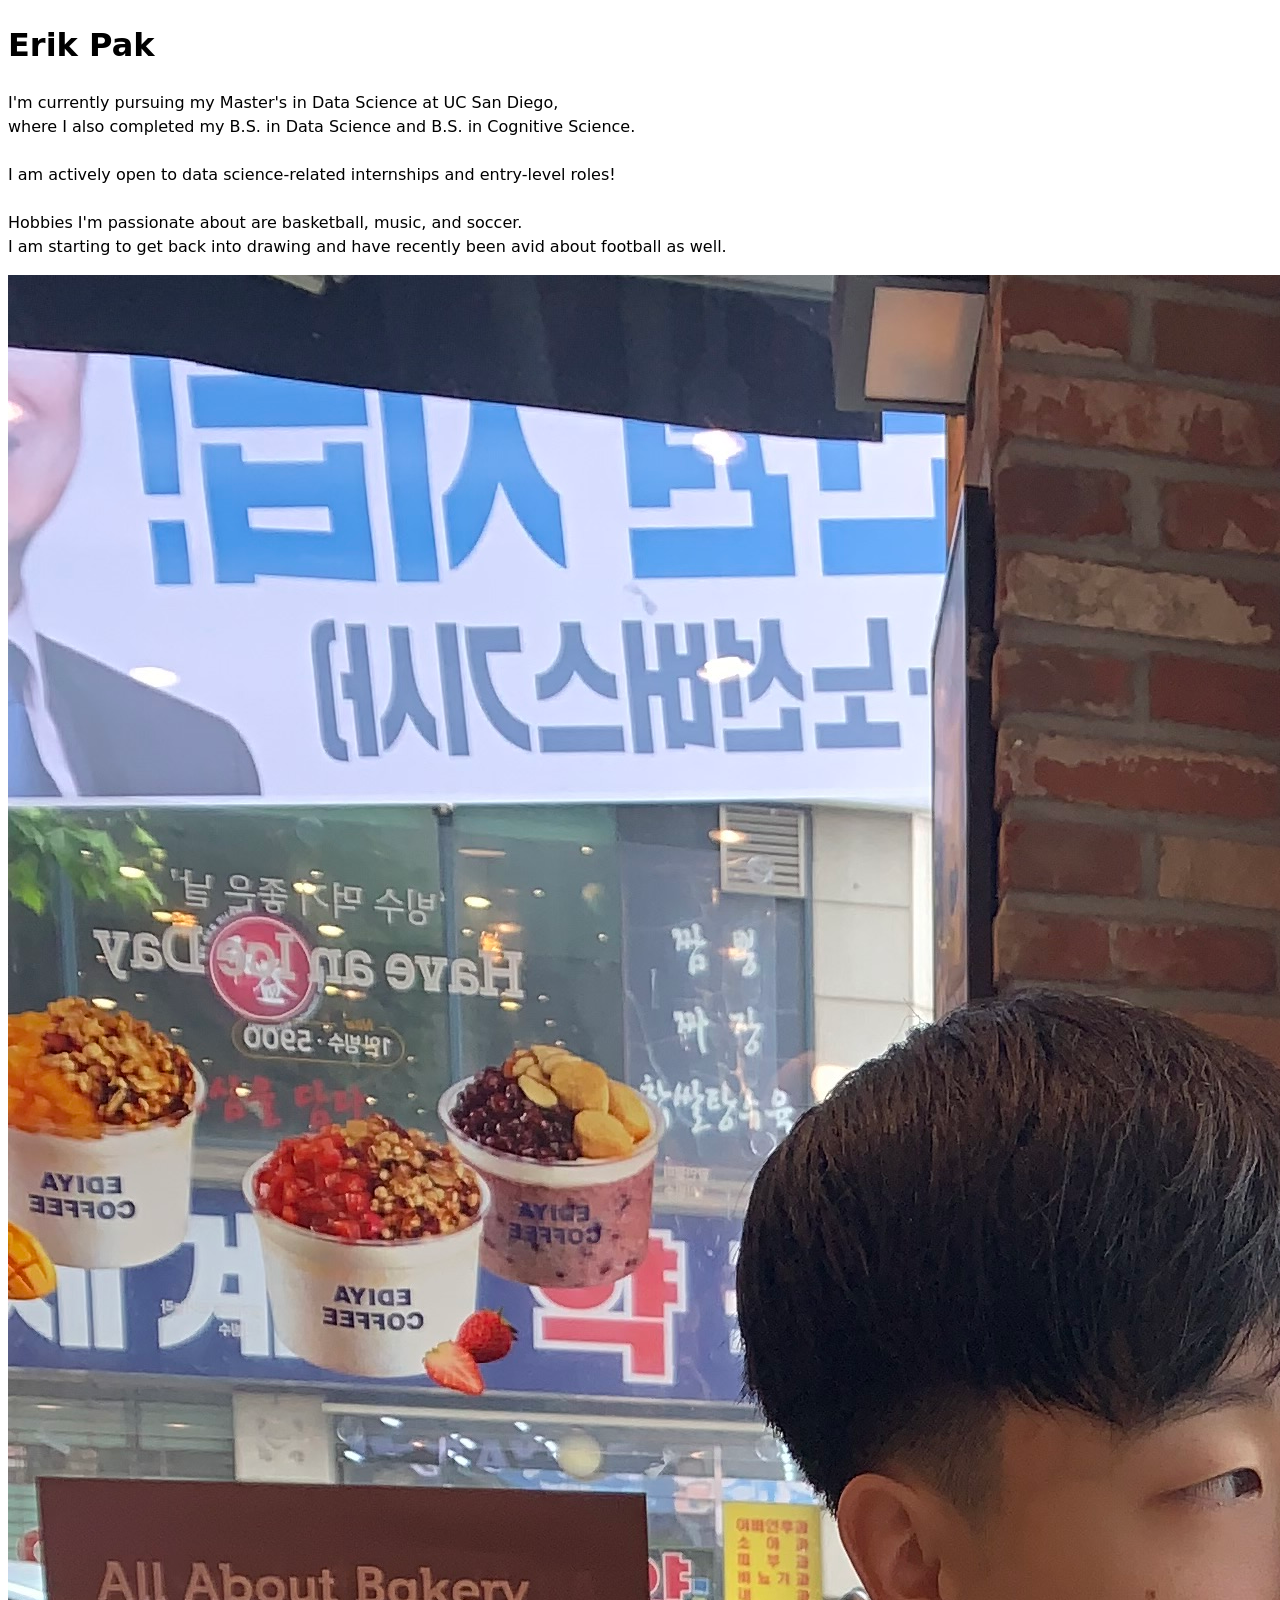
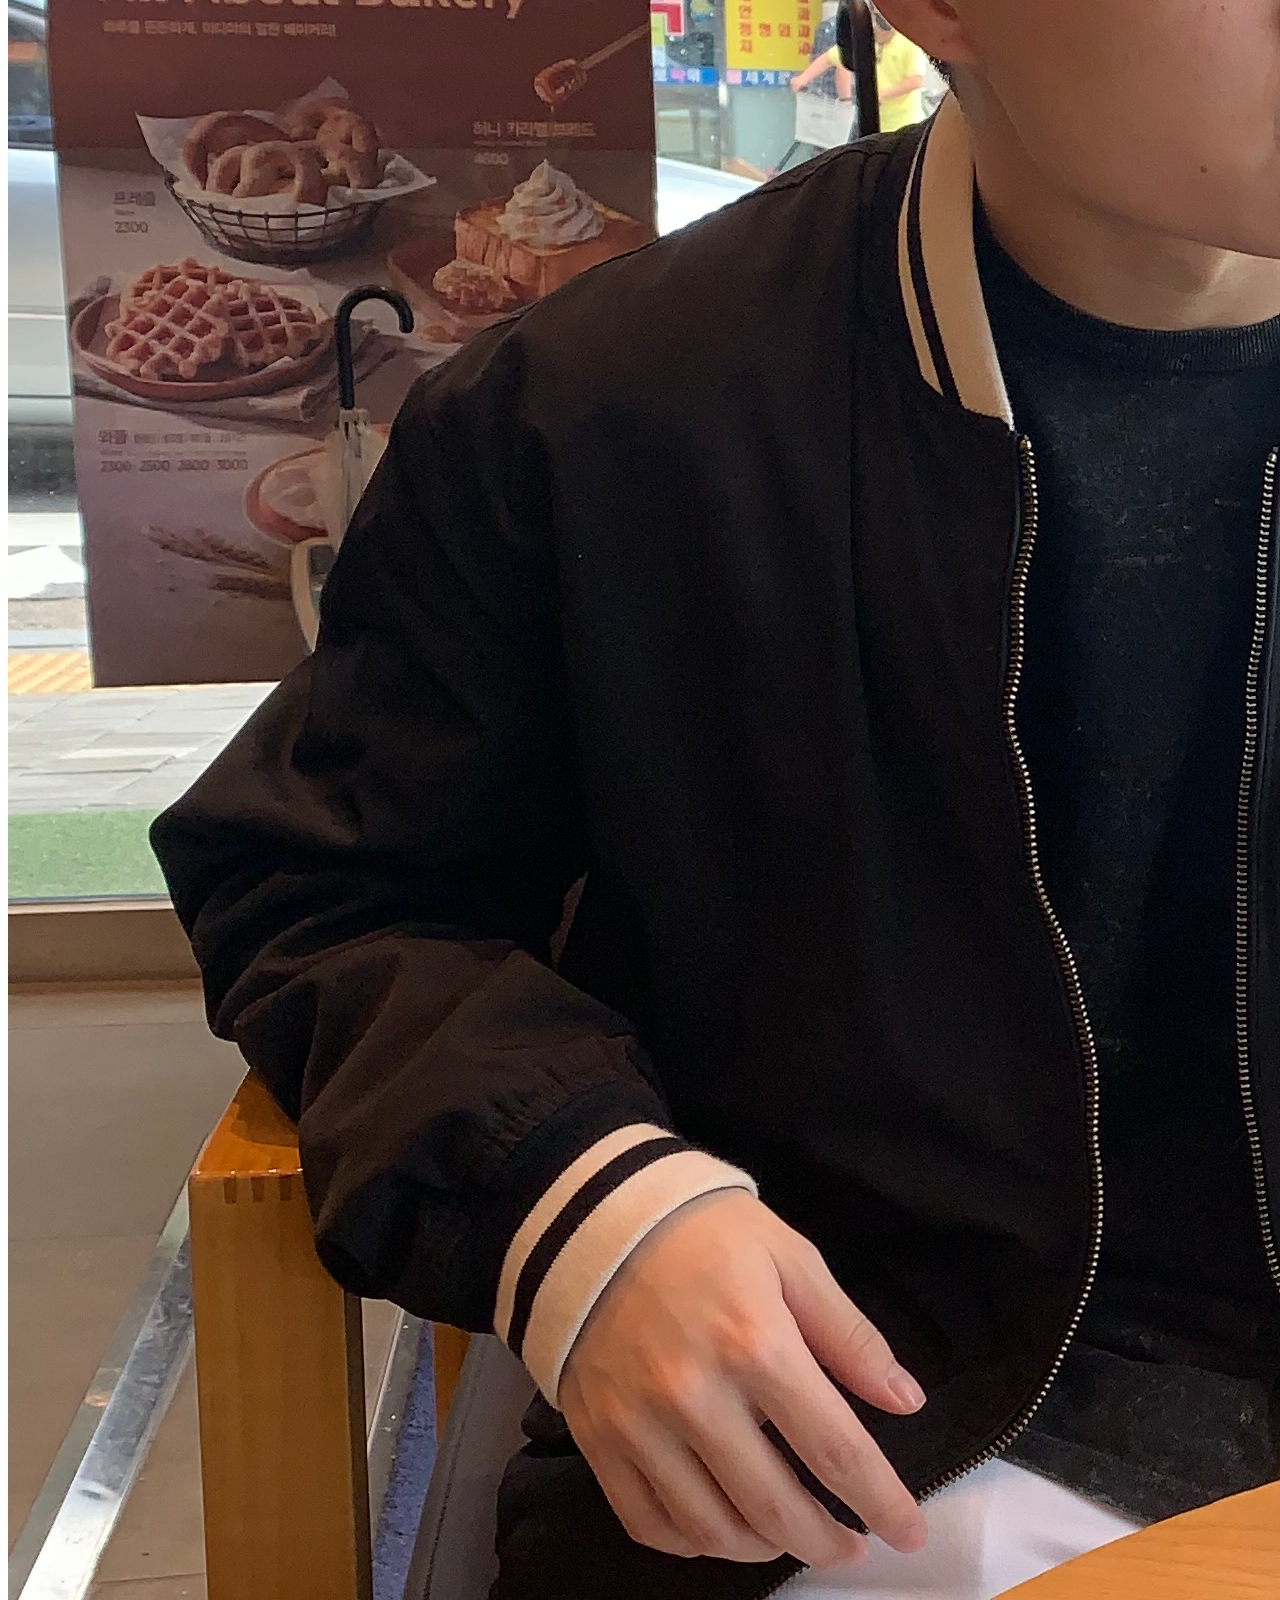
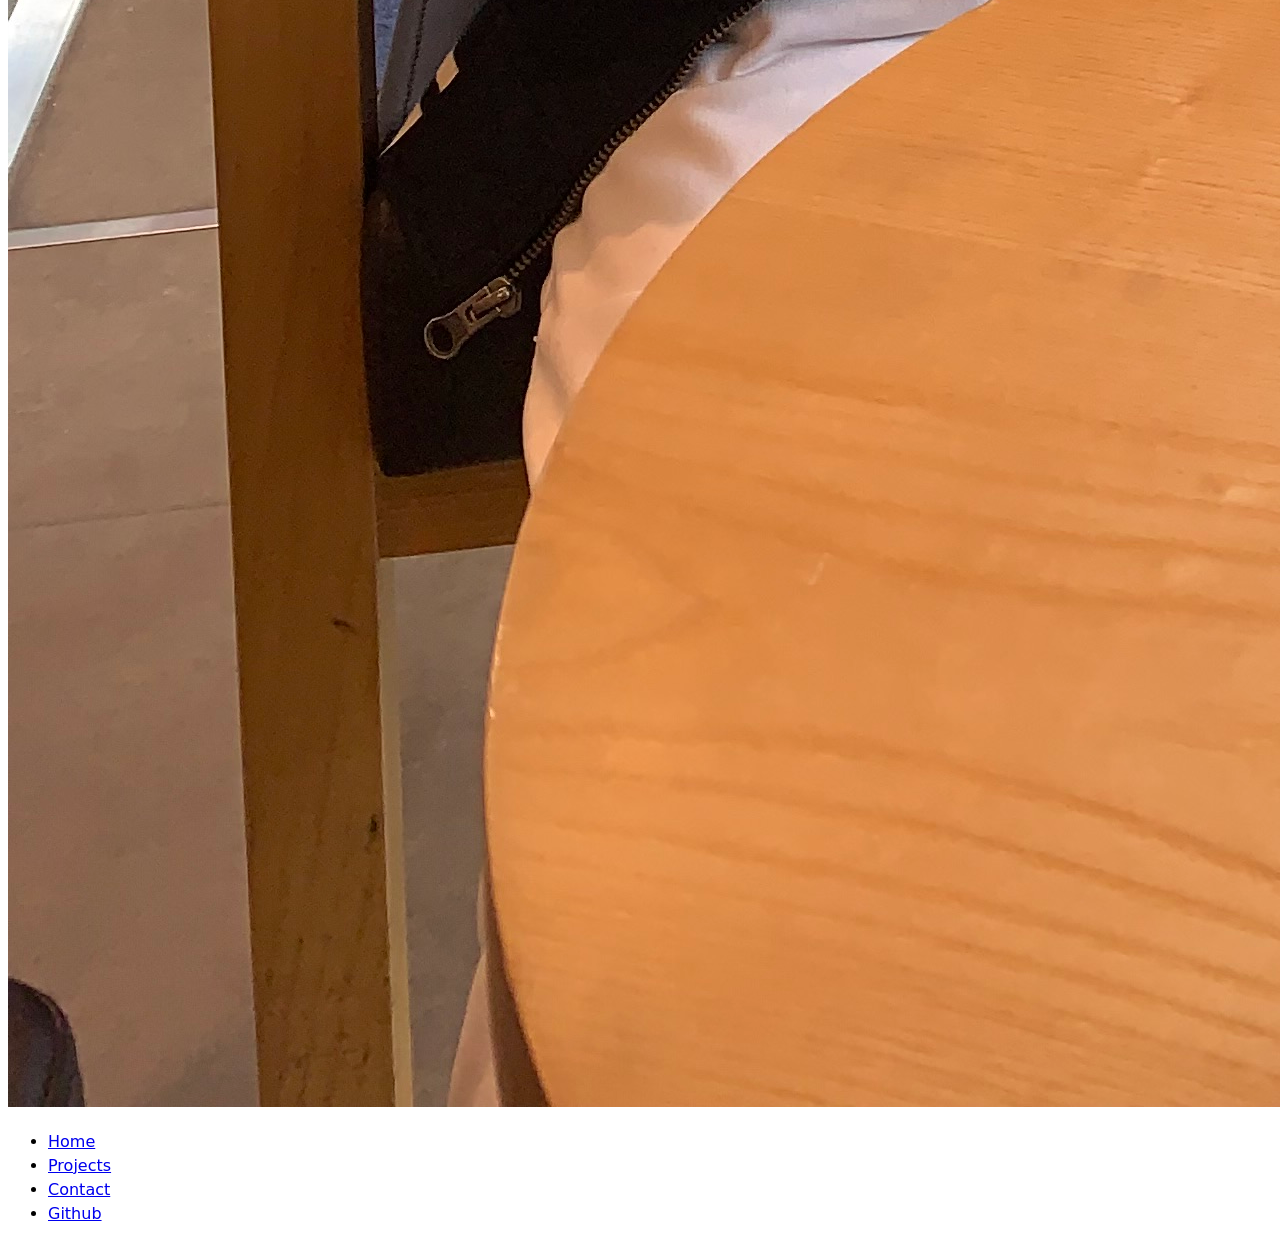
==== index.html @ 1326cfdf "Add Resume" ====
<!DOCTYPE html>
<html lang="en">
<head>
    <meta charset="UTF-8">
    <meta name="viewport" content="width=device-width, initial-scale=1.0">
    <link rel="stylesheet" href="style.css">
    <title>Erik Pak: Personal site and portfolio</title>
</head>
<body>
    <h1>Erik Pak</h1>
    <p> I'm currently pursuing my Master's in Data Science at UC San Diego, <br>
        where I also completed my B.S. in Data Science and B.S. in Cognitive Science. <br><br>
        I am actively open to data science-related internships and entry-level roles!<br><br>
        Hobbies I'm passionate about are basketball, music, and soccer. <br>
        I am starting to get back into drawing and have recently been avid about football as well. </p>
    <img src="images/me.jpg" alt="At a coffee shop during my first trip to Seoul!">
    <nav>
        <ul>
            <li><a href=".">Home</a></li>    
            <li><a href="projects/index.html">Projects</a></li>
            <li><a href="contact/index.html">Contact</a></li>
            <li><a href="https://github.com/e2pak" target="_blank">Github</a></li>
        </ul>
    </nav>
</body>
</html>
---- style.css ----
body {
  /* Set line height to 1.5 times the font size
	   and use the OS’s UI font as the website font
	 */
  font: 100%/1.5 system-ui;
}
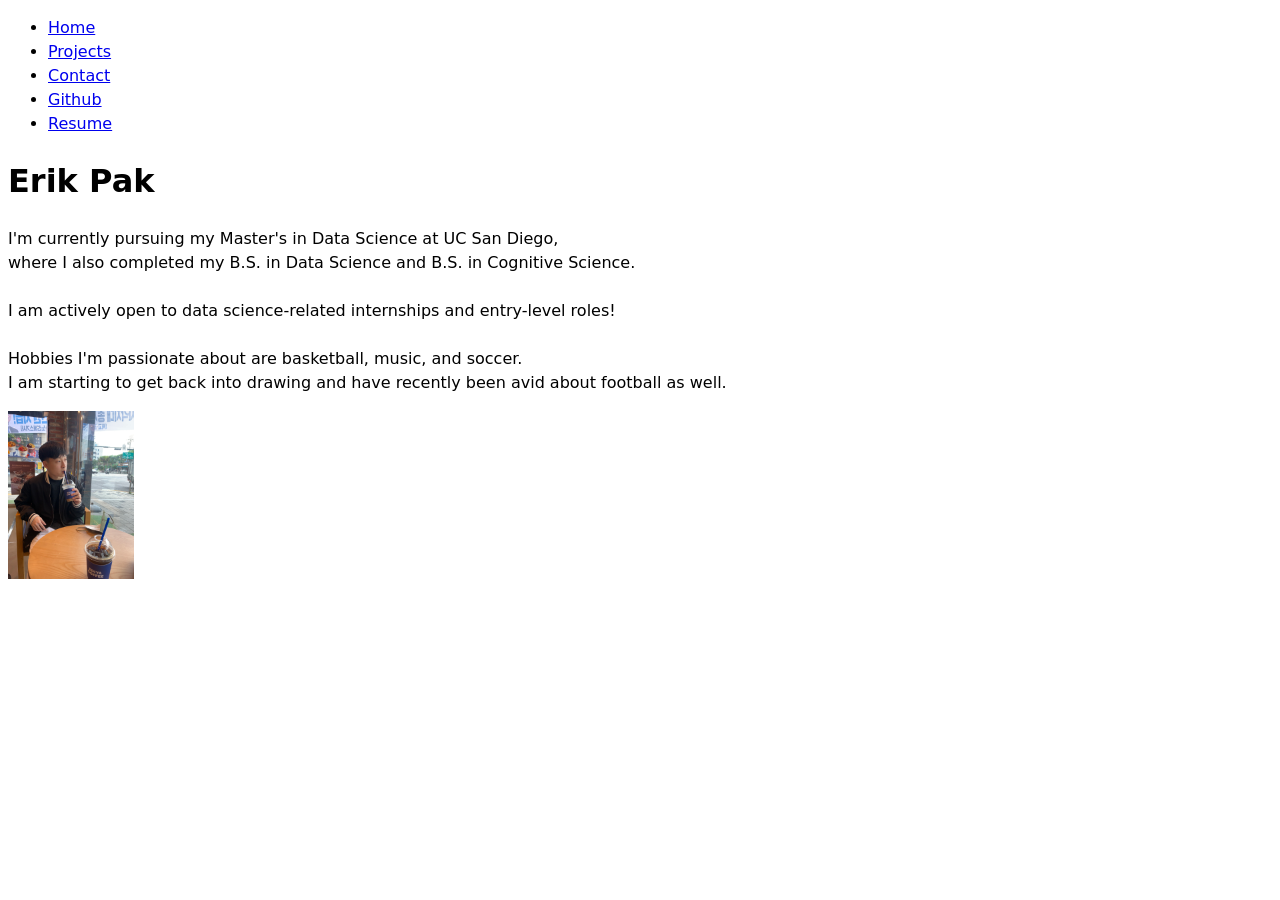
==== commit a5071f26: "Fix" ====
--- a/index.html
+++ b/index.html
@@ -7,20 +7,21 @@
     <title>Erik Pak: Personal site and portfolio</title>
 </head>
 <body>
+    <nav>
+        <ul>
+            <li><a href=".">Home</a></li>    
+            <li><a href="projects/index.html">Projects</a></li>
+            <li><a href="contact/index.html">Contact</a></li>
+            <li><a href="https://github.com/e2pak" target="_blank">Github</a></li>
+            <li><a href="Resume/index.html">Resume</a></li>
+        </ul>
+    </nav>
     <h1>Erik Pak</h1>
     <p> I'm currently pursuing my Master's in Data Science at UC San Diego, <br>
         where I also completed my B.S. in Data Science and B.S. in Cognitive Science. <br><br>
         I am actively open to data science-related internships and entry-level roles!<br><br>
         Hobbies I'm passionate about are basketball, music, and soccer. <br>
         I am starting to get back into drawing and have recently been avid about football as well. </p>
-    <img src="images/me.jpg" alt="At a coffee shop during my first trip to Seoul!">
-    <nav>
-        <ul>
-            <li><a href=".">Home</a></li>    
-            <li><a href="projects/index.html">Projects</a></li>
-            <li><a href="contact/index.html">Contact</a></li>
-            <li><a href="https://github.com/e2pak" target="_blank">Github</a></li>
-        </ul>
-    </nav>
+    <img src="images/me.jpg" alt="At a coffee shop during my first trip to Seoul!" style="width: 10%; height: auto;">
 </body>
 </html>
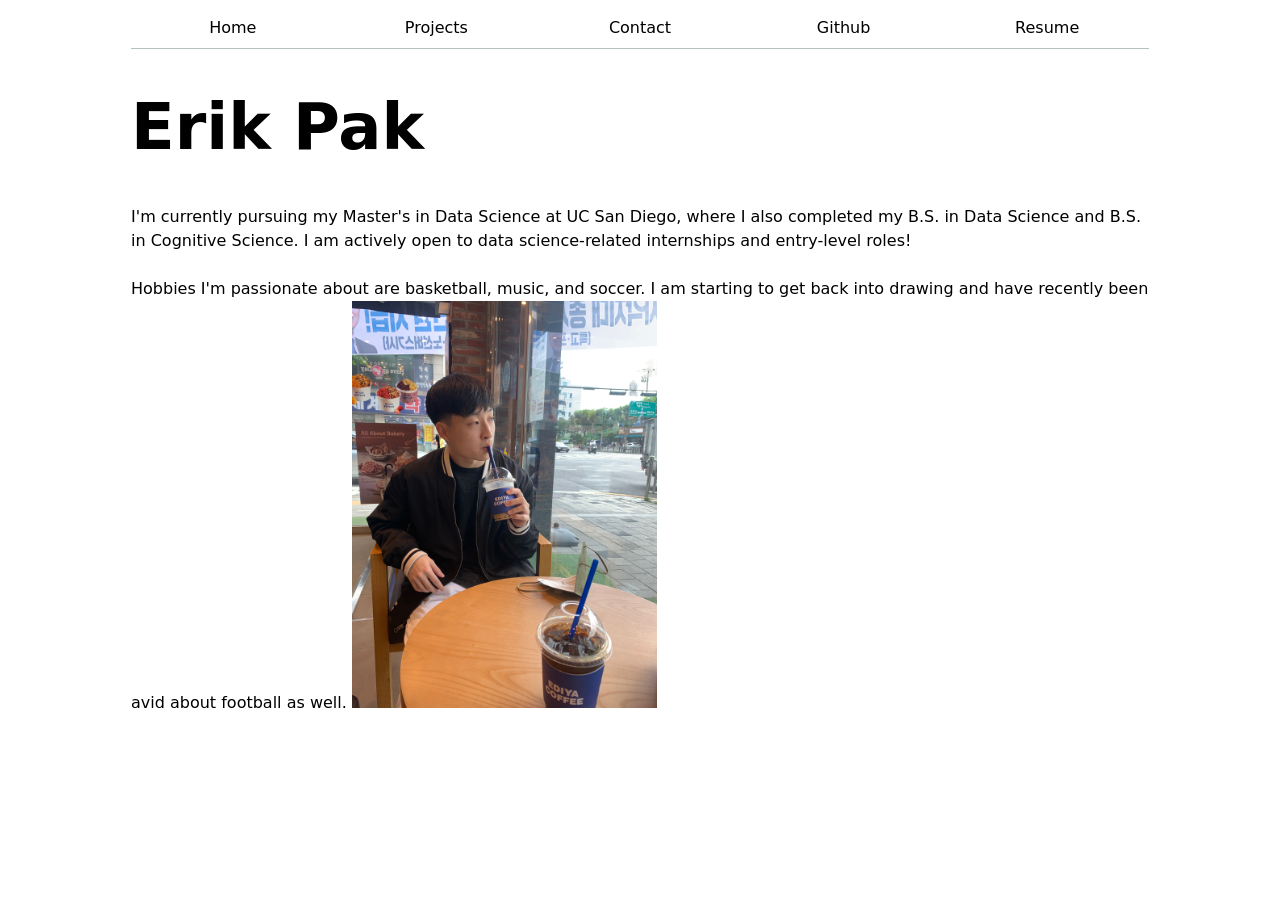
==== commit e27bc90f: "Update CSS's" ====
--- a/index.html
+++ b/index.html
@@ -9,7 +9,7 @@
 <body>
     <nav>
         <ul>
-            <li><a href=".">Home</a></li>    
+            <li><a href="." class="current">Home</a></li>    
             <li><a href="projects/index.html">Projects</a></li>
             <li><a href="contact/index.html">Contact</a></li>
             <li><a href="https://github.com/e2pak" target="_blank">Github</a></li>
@@ -17,11 +17,11 @@
         </ul>
     </nav>
     <h1>Erik Pak</h1>
-    <p> I'm currently pursuing my Master's in Data Science at UC San Diego, <br>
-        where I also completed my B.S. in Data Science and B.S. in Cognitive Science. <br><br>
+    <p> I'm currently pursuing my Master's in Data Science at UC San Diego,
+        where I also completed my B.S. in Data Science and B.S. in Cognitive Science.
         I am actively open to data science-related internships and entry-level roles!<br><br>
-        Hobbies I'm passionate about are basketball, music, and soccer. <br>
-        I am starting to get back into drawing and have recently been avid about football as well. </p>
-    <img src="images/me.jpg" alt="At a coffee shop during my first trip to Seoul!" style="width: 10%; height: auto;">
+        Hobbies I'm passionate about are basketball, music, and soccer.
+        I am starting to get back into drawing and have recently been avid about football as well.
+    <img src="images/me.jpg" alt="At a coffee shop during my first trip to Seoul!" style="width: 30%; height: auto;">
 </body>
 </html>
--- a/style.css
+++ b/style.css
@@ -1,6 +1,87 @@
+:root {
+  --color-accent: #587880;
+}
+
+html {
+  accent-color: var(--color-accent);
+}
 body {
   /* Set line height to 1.5 times the font size
 	   and use the OS’s UI font as the website font
 	 */
   font: 100%/1.5 system-ui;
+  margin-inline: max(1em, (100% - 100ch) / 2);
 }
+
+nav ul, nav li {
+    display: contents;
+}
+
+nav {
+    display: flex;
+    margin-bottom: 2em;
+    border-bottom: 1px solid oklch(80% 3% 200);
+}
+
+nav a {
+    flex: 1;
+    text-align: center;
+    text-decoration: none;
+    color: inherit; 
+    padding: 0.5em;
+}
+
+nav a.current {
+    border-bottom: 0.4em okloch(80% 3% 200);
+    padding-bottom:0.1em;
+}
+
+nav a:hover {
+  border-bottom: 0.4em solid var(--color-accent);
+  padding-bottom: 0.1em;
+  background-color: oklch(from var(--color-accent) 95% 5% h);
+}
+
+input, textarea, button {
+  font: inherit;
+}
+
+form {
+  display: grid;
+  grid-template-columns: auto 1fr;
+  gap: 1em;
+}
+
+label {
+    display: grid;
+    grid-template-columns: subgrid;
+}
+
+label, button {
+  grid-column: 1 / -1;
+}
+
+.projects {
+  display: grid;
+  grid-template-columns: repeat(auto-fill, minmax(15em, 1fr));
+  
+  article {
+  display: grid;
+  grid-template-rows: subgrid;
+  grid-row: span 3;
+  gap: 1em;
+
+    h2 {
+  margin: 0;
+    }
+  }
+}
+
+h1 {
+  font-size:400%;
+}
+
+h1, h2, h3, h4, h5, h6 {
+    line-height: 1.1;
+    text-wrap: balance;
+}
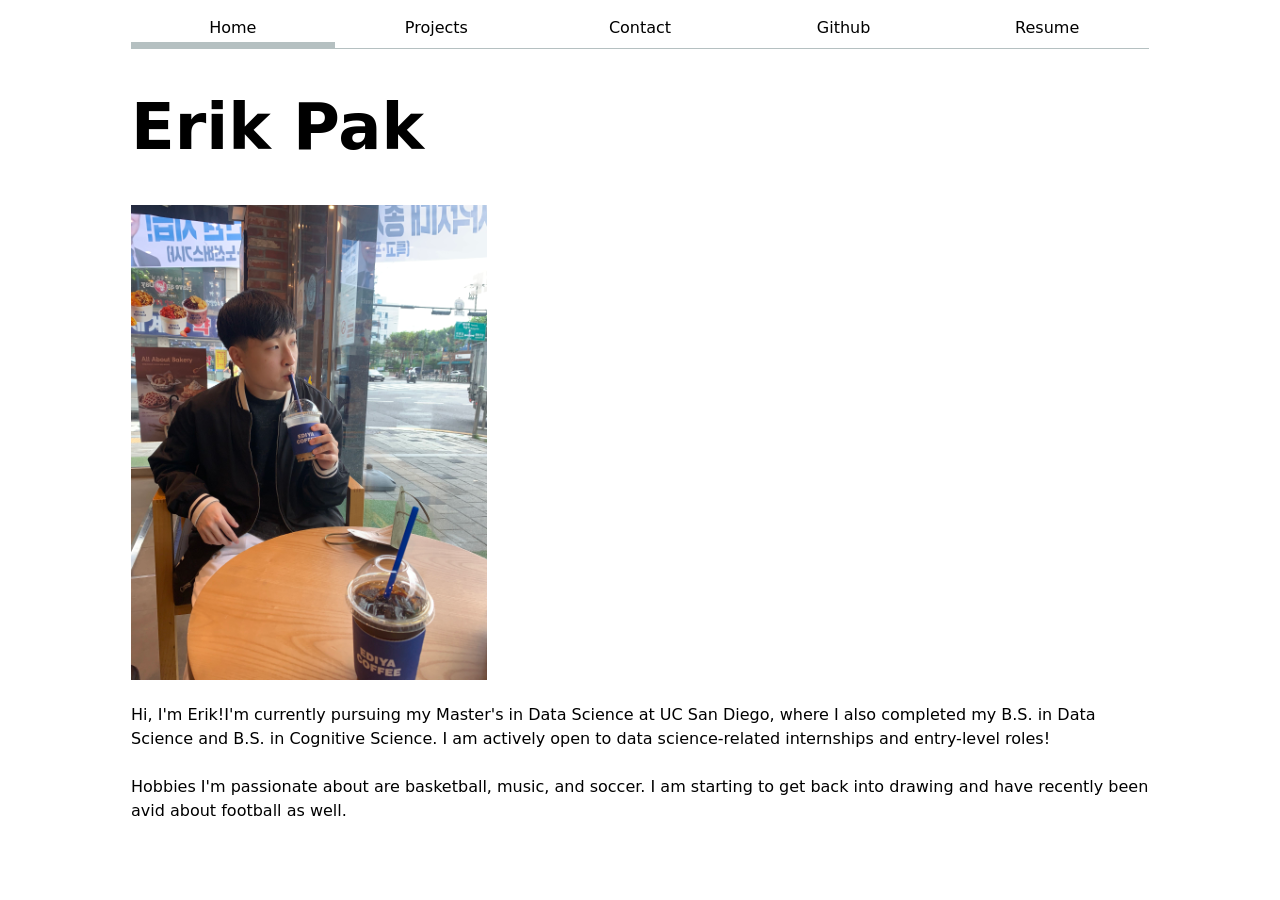
==== commit 0d33fe19: "Add hyperlinks back" ====
--- a/index.html
+++ b/index.html
@@ -17,11 +17,12 @@
         </ul>
     </nav>
     <h1>Erik Pak</h1>
-    <p> I'm currently pursuing my Master's in Data Science at UC San Diego,
+    <img src="images/me.jpg" alt="At a coffee shop during my first trip to Seoul!" style="width: 35%; height: auto;"><br>
+    <p> Hi, I'm Erik!I'm currently pursuing my Master's in Data Science at UC San Diego,
         where I also completed my B.S. in Data Science and B.S. in Cognitive Science.
         I am actively open to data science-related internships and entry-level roles!<br><br>
         Hobbies I'm passionate about are basketball, music, and soccer.
         I am starting to get back into drawing and have recently been avid about football as well.
-    <img src="images/me.jpg" alt="At a coffee shop during my first trip to Seoul!" style="width: 30%; height: auto;">
+    </p>
 </body>
 </html>
--- a/style.css
+++ b/style.css
@@ -32,7 +32,7 @@
 }
 
 nav a.current {
-    border-bottom: 0.4em okloch(80% 3% 200);
+    border-bottom: 0.4em solid oklch(80% 3% 200);
     padding-bottom:0.1em;
 }
 
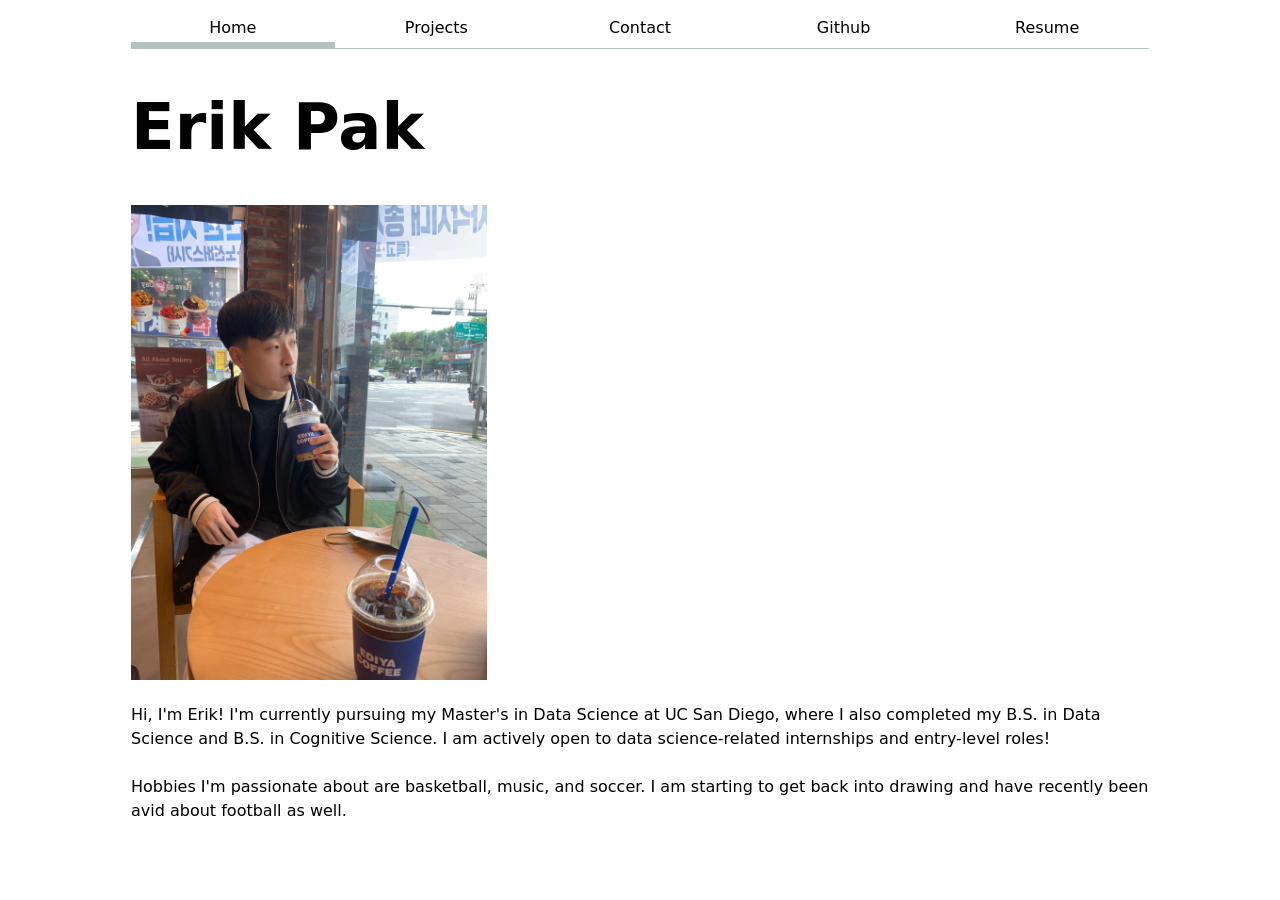
==== commit ab538f17: "Fix Typo" ====
--- a/index.html
+++ b/index.html
@@ -18,7 +18,7 @@
     </nav>
     <h1>Erik Pak</h1>
     <img src="images/me.jpg" alt="At a coffee shop during my first trip to Seoul!" style="width: 35%; height: auto;"><br>
-    <p> Hi, I'm Erik!I'm currently pursuing my Master's in Data Science at UC San Diego,
+    <p> Hi, I'm Erik! I'm currently pursuing my Master's in Data Science at UC San Diego,
         where I also completed my B.S. in Data Science and B.S. in Cognitive Science.
         I am actively open to data science-related internships and entry-level roles!<br><br>
         Hobbies I'm passionate about are basketball, music, and soccer.
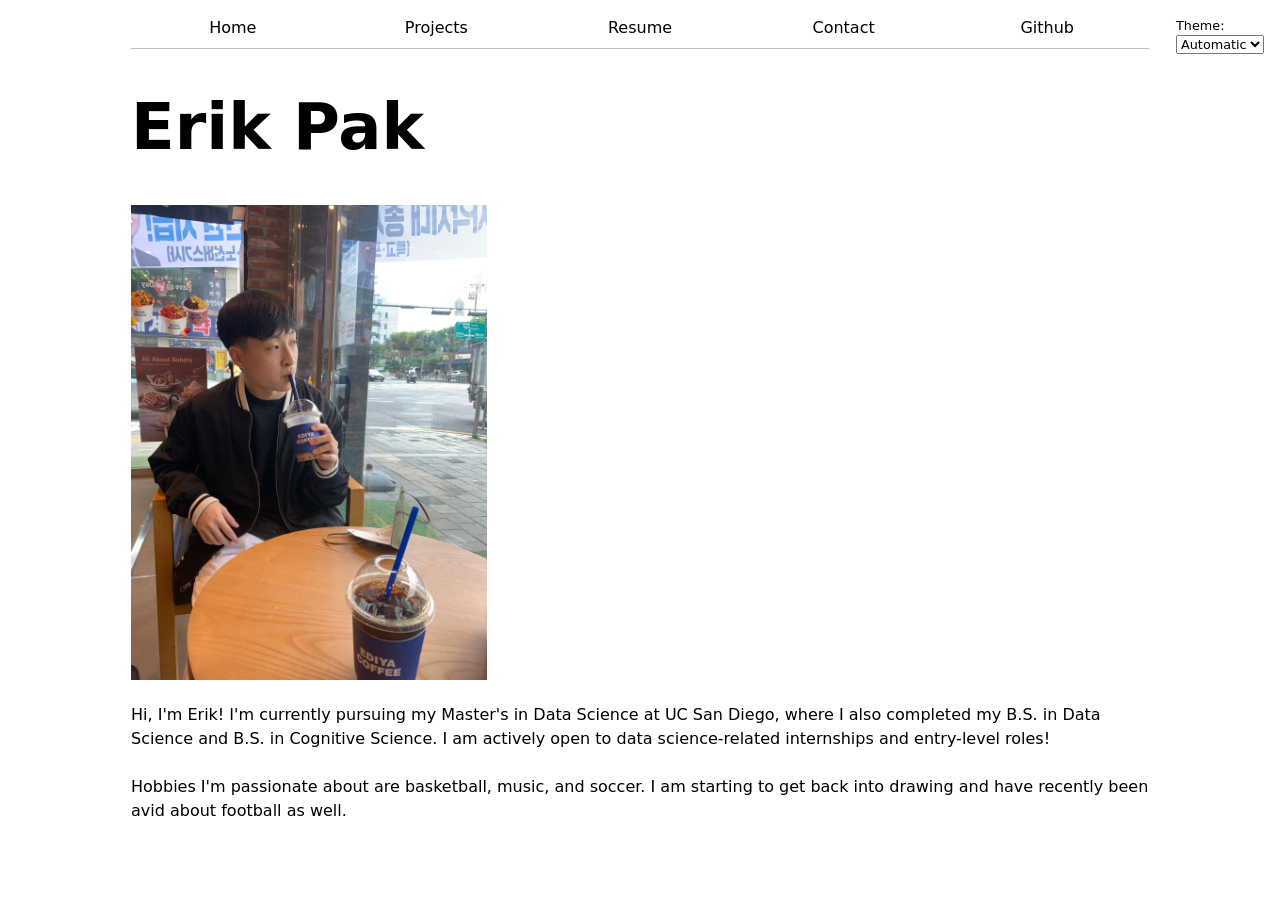
==== commit 08834e01: "Lab03" ====
--- a/index.html
+++ b/index.html
@@ -5,17 +5,9 @@
     <meta name="viewport" content="width=device-width, initial-scale=1.0">
     <link rel="stylesheet" href="style.css">
     <title>Erik Pak: Personal site and portfolio</title>
+    <script type="module" src="global.js"></script>
 </head>
 <body>
-    <nav>
-        <ul>
-            <li><a href="." class="current">Home</a></li>    
-            <li><a href="projects/index.html">Projects</a></li>
-            <li><a href="contact/index.html">Contact</a></li>
-            <li><a href="https://github.com/e2pak" target="_blank">Github</a></li>
-            <li><a href="Resume/index.html">Resume</a></li>
-        </ul>
-    </nav>
     <h1>Erik Pak</h1>
     <img src="images/me.jpg" alt="At a coffee shop during my first trip to Seoul!" style="width: 35%; height: auto;"><br>
     <p> Hi, I'm Erik! I'm currently pursuing my Master's in Data Science at UC San Diego,
--- a/style.css
+++ b/style.css
@@ -1,4 +1,5 @@
 :root {
+  color-scheme: light dark;
   --color-accent: #587880;
 }
 
@@ -21,6 +22,8 @@
     display: flex;
     margin-bottom: 2em;
     border-bottom: 1px solid oklch(80% 3% 200);
+    --border-color: oklch(50% 10% 200 / 40%);
+    border-bottom-color: var(--border-color);
 }
 
 nav a {
@@ -39,11 +42,12 @@
 nav a:hover {
   border-bottom: 0.4em solid var(--color-accent);
   padding-bottom: 0.1em;
-  background-color: oklch(from var(--color-accent) 95% 5% h);
+  background-color: color-mix(in oklch, var(--color-accent), canvas 85%);
 }
 
-input, textarea, button {
+select, input, textarea, button {
   font: inherit;
+  font-family: inherit;
 }
 
 form {
@@ -59,6 +63,13 @@
 
 label, button {
   grid-column: 1 / -1;
+}
+
+.color-scheme {
+  position: absolute;
+  top: 1rem;
+  right: 1rem;
+  font-size: 80%;
 }
 
 .projects {
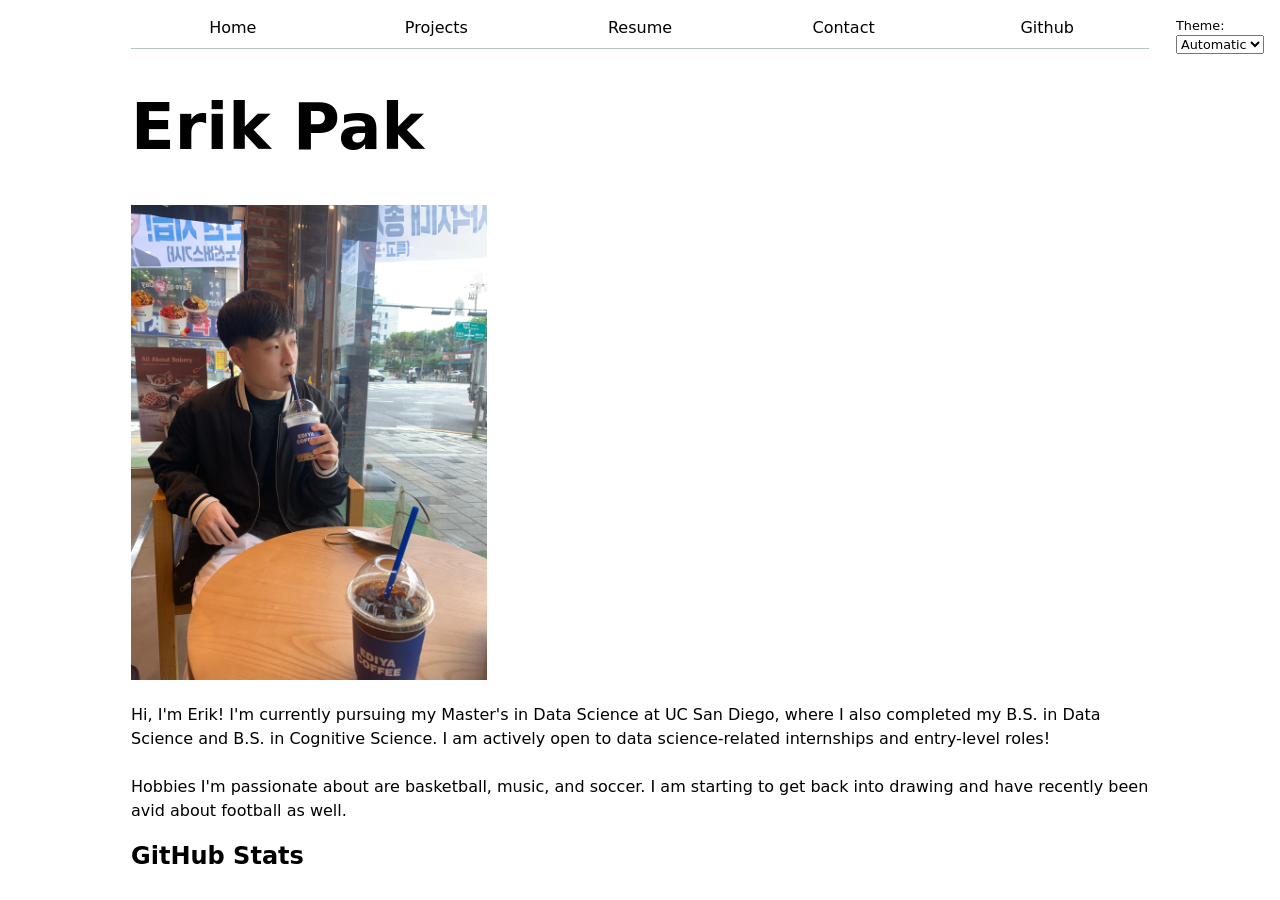
==== commit f9a01888: "Update Projects Page" ====
--- a/index.html
+++ b/index.html
@@ -6,6 +6,7 @@
     <link rel="stylesheet" href="style.css">
     <title>Erik Pak: Personal site and portfolio</title>
     <script type="module" src="global.js"></script>
+    <script type="module" src="projects/index.js"></script>
 </head>
 <body>
     <h1>Erik Pak</h1>
@@ -16,5 +17,10 @@
         Hobbies I'm passionate about are basketball, music, and soccer.
         I am starting to get back into drawing and have recently been avid about football as well.
     </p>
+    
+    <h2>GitHub Stats</h2>
+    <div id="profile-stats">
+
+    </div>
 </body>
 </html>
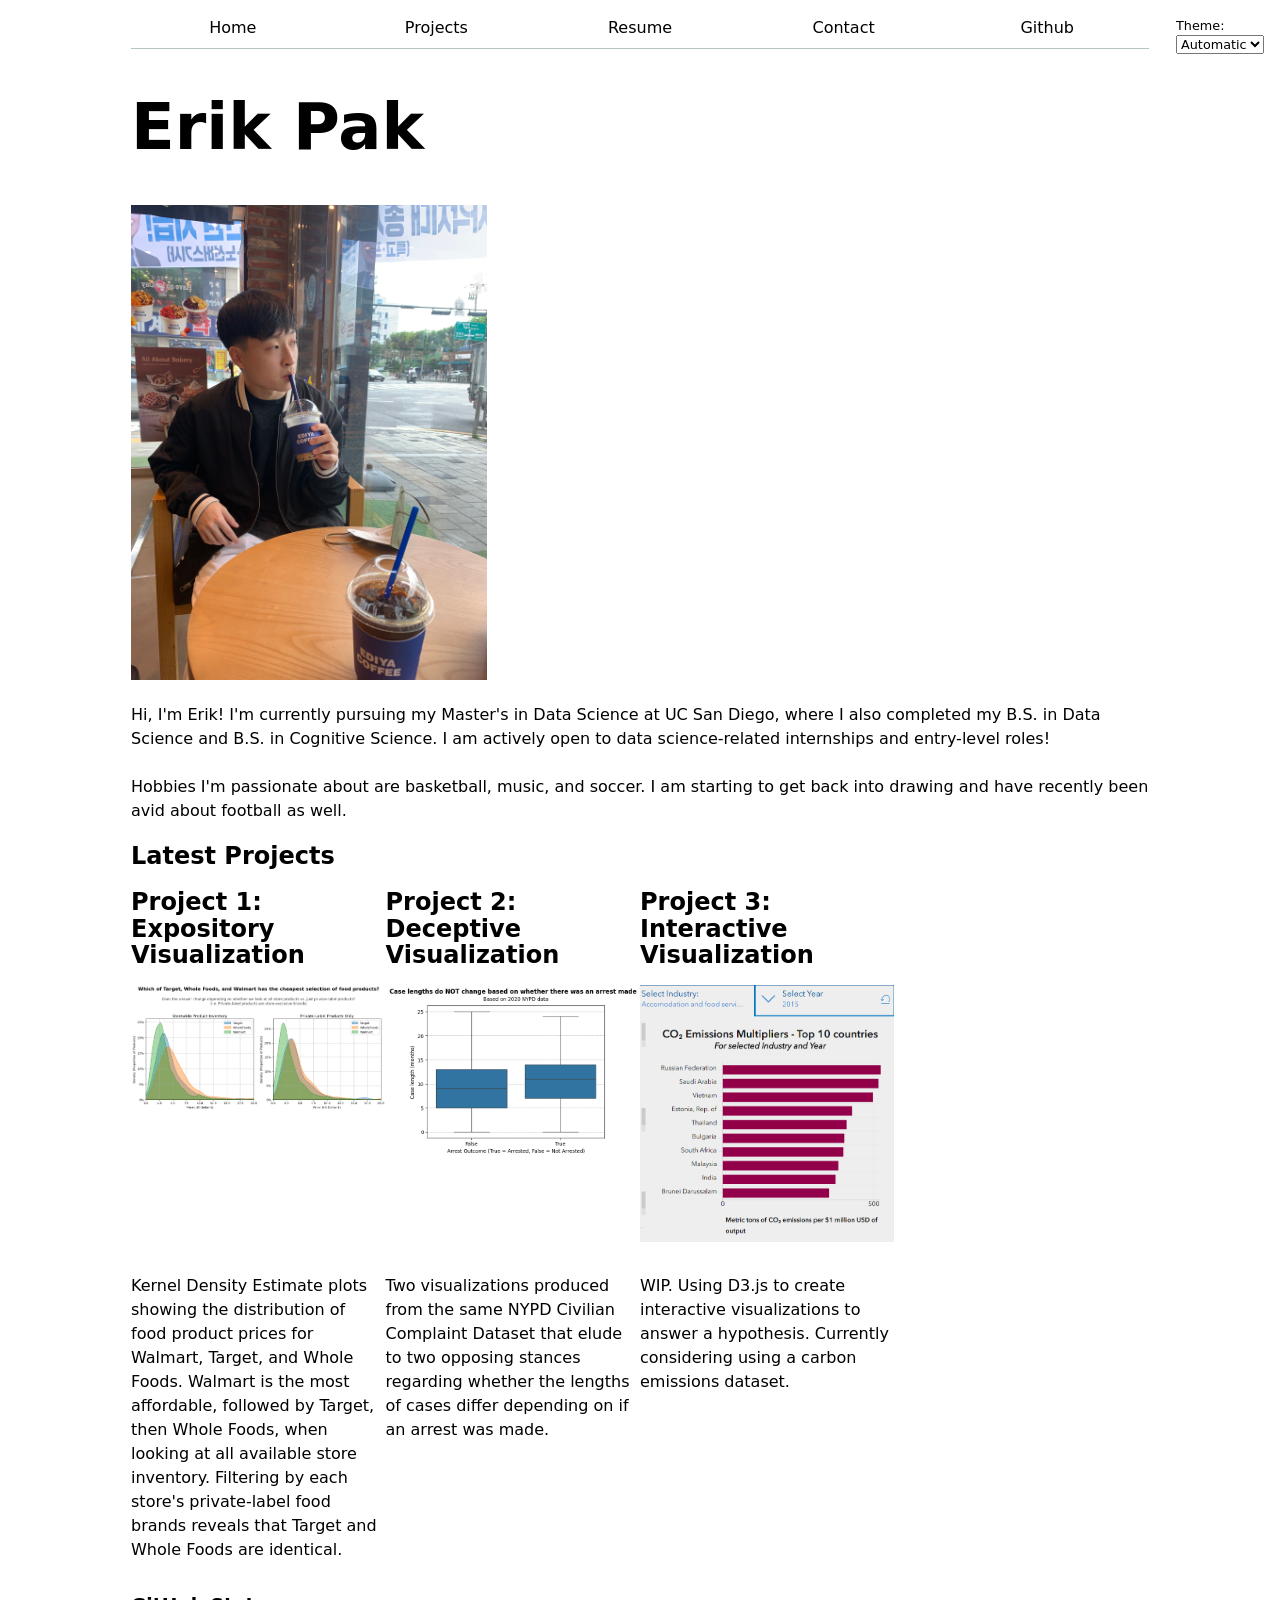
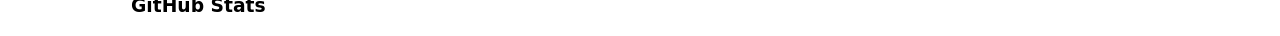
==== commit e1afb9fe: "Move index.js to root" ====
--- a/index.html
+++ b/index.html
@@ -6,7 +6,7 @@
     <link rel="stylesheet" href="style.css">
     <title>Erik Pak: Personal site and portfolio</title>
     <script type="module" src="global.js"></script>
-    <script type="module" src="projects/index.js"></script>
+    <script src="index.js" type="module" defer></script>
 </head>
 <body>
     <h1>Erik Pak</h1>
@@ -18,9 +18,13 @@
         I am starting to get back into drawing and have recently been avid about football as well.
     </p>
     
-    <h2>GitHub Stats</h2>
+    <h2>Latest Projects</h2>
+    <div class="projects">
+    <!-- Dynamically added content will appear here -->
+    </div>
+
+    <h3>GitHub Stats</h3>
     <div id="profile-stats">
-
     </div>
 </body>
 </html>
--- a/style.css
+++ b/style.css
@@ -85,6 +85,10 @@
     h2 {
   margin: 0;
     }
+    img {
+      max-width: 100%;
+      height: auto;
+    }
   }
 }
 
